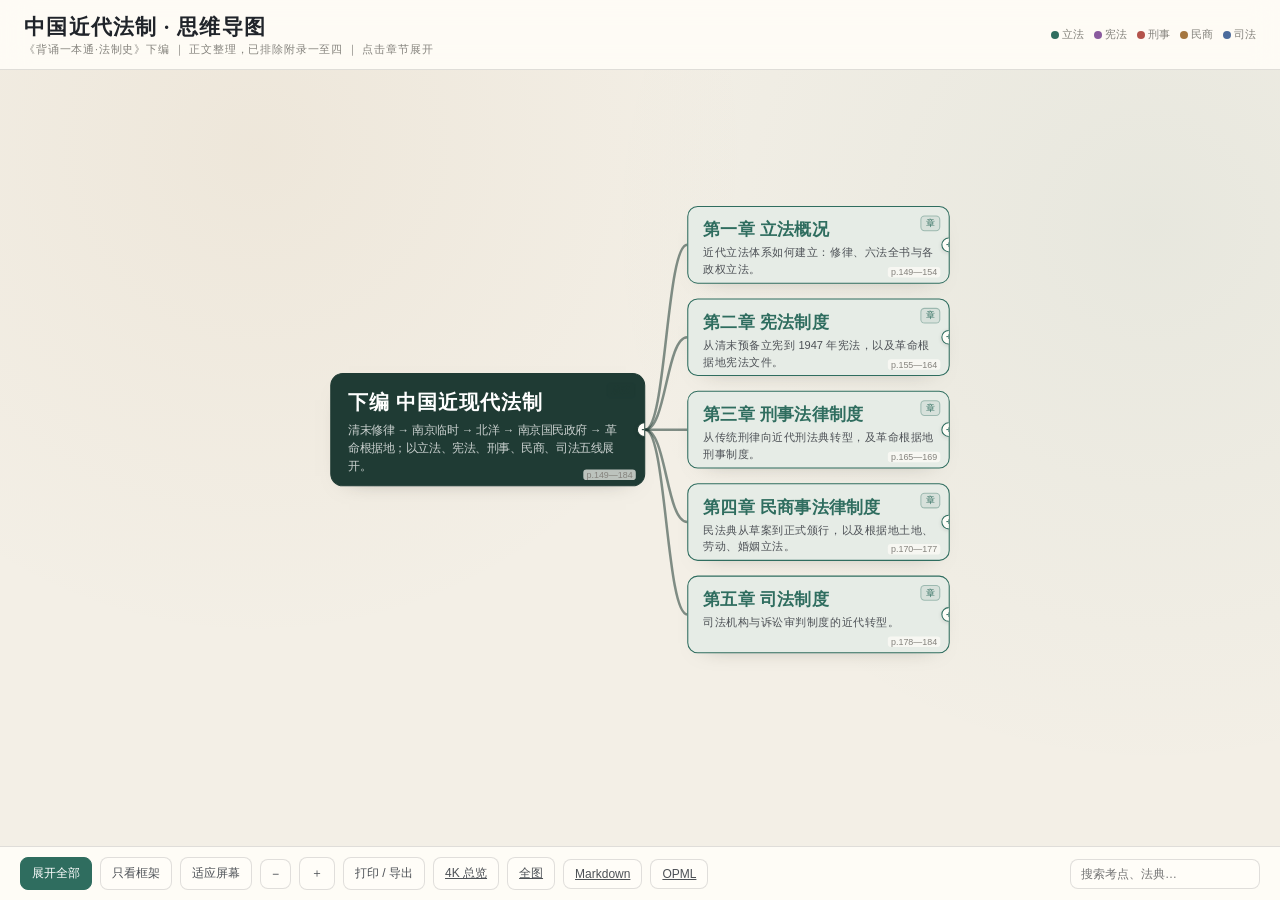
==== app/mindmap/index.html @ 6b0506ac "feat: 新增法制史下编思维导图（HTML/4K PNG/Markdown/OPML）" ====
<!DOCTYPE html>
<html lang="zh-CN">
<head>
<meta charset="utf-8">
<meta name="viewport" content="width=device-width, initial-scale=1">
<title>中国近代法制 · 思维导图</title>
<style>
:root{
  --bg:#f3efe6; --paper:#fffdf8; --ink:#20242a; --ink2:#4d5156; --muted:#85837d;
  --line:rgba(38,40,42,.14); --line2:rgba(38,40,42,.24);
  --accent:#2f6d5f; --gold:#a97b3f;
  --serif:"Songti SC","STSong","Source Han Serif SC","Noto Serif CJK SC","SimSun",serif;
  --sans:-apple-system,BlinkMacSystemFont,"PingFang SC","Hiragino Sans GB","Microsoft YaHei",sans-serif;
}
*{box-sizing:border-box}
html,body{margin:0;height:100%}
body{background:var(--bg);color:var(--ink);font-family:var(--sans);overflow:hidden}
body.export{overflow:visible;background:#f3efe6}
body.export .topbar,body.export .toolbar,body.export .hint{display:none!important}
.topbar{position:fixed;z-index:30;top:0;left:0;right:0;height:70px;display:flex;align-items:center;gap:18px;padding:0 24px;background:color-mix(in srgb,var(--paper) 88%,transparent);backdrop-filter:blur(14px);border-bottom:1px solid var(--line)}
.title{display:flex;flex-direction:column;gap:2px;min-width:0}
.title h1{margin:0;font-family:var(--serif);font-size:21px;letter-spacing:.06em;white-space:nowrap}
.title small{color:var(--muted);font-size:10.5px;letter-spacing:.08em;white-space:nowrap}
.legend{margin-left:auto;display:flex;align-items:center;gap:10px;flex-wrap:wrap;font-size:10.5px;color:var(--muted)}
.legend i{display:inline-block;width:8px;height:8px;border-radius:50%;margin-right:3px;vertical-align:middle}
.toolbar{position:fixed;z-index:30;left:0;right:0;bottom:0;height:54px;display:flex;align-items:center;gap:8px;padding:0 20px;background:color-mix(in srgb,var(--paper) 90%,transparent);backdrop-filter:blur(14px);border-top:1px solid var(--line);overflow-x:auto}
.btn{border:1px solid var(--line);background:var(--paper);color:var(--ink2);border-radius:8px;padding:7px 11px;font-size:12px;cursor:pointer;white-space:nowrap}
.btn:hover{border-color:var(--line2);color:var(--ink)}
.btn.primary{background:var(--accent);border-color:var(--accent);color:#fff}
.search{margin-left:auto;display:flex;align-items:center;gap:6px}
.search input{border:1px solid var(--line);background:var(--paper);border-radius:8px;padding:7px 10px;font-size:12px;width:190px;color:var(--ink);outline:none}
.search input:focus{border-color:var(--accent)}
.hint{position:fixed;z-index:25;left:20px;bottom:62px;color:var(--muted);font-size:10.5px;background:color-mix(in srgb,var(--paper) 80%,transparent);padding:4px 8px;border-radius:6px}
#stage{position:fixed;inset:70px 0 54px;overflow:hidden;cursor:grab;background:
  radial-gradient(circle at 20% 10%,rgba(169,123,63,.07),transparent 40%),
  radial-gradient(circle at 90% 20%,rgba(47,109,95,.06),transparent 42%),
  #f3efe6}
#stage.dragging{cursor:grabbing}
body.export #stage{position:static;inset:auto;overflow:visible;width:max-content;height:max-content;padding:30px;background:#f3efe6}
#world{position:absolute;transform-origin:0 0;will-change:transform}
body.export #world{position:relative;transform:none!important}
#edges{position:absolute;left:0;top:0;overflow:visible;pointer-events:none}
.node{position:absolute;border:1px solid var(--line);background:var(--paper);border-radius:10px;padding:10px 12px;box-shadow:0 8px 22px -18px rgba(40,35,25,.5);cursor:pointer;transition:box-shadow .15s,border-color .15s,transform .15s;overflow:hidden}
.node:hover{box-shadow:0 12px 26px -16px rgba(40,35,25,.55);border-color:var(--line2)}
.node.d0{background:#1f3b34;color:#fff;border-color:#1f3b34;padding:14px 16px;border-radius:12px;cursor:default}
.node.d0 .t{font-family:var(--serif);font-size:19px;font-weight:700;letter-spacing:.05em}
.node.d0 .n{color:rgba(255,255,255,.76);font-size:11px;line-height:1.55;margin-top:5px}
.node.d1{padding:12px 14px;border-width:1.5px;border-color:var(--c);background:color-mix(in srgb,var(--c) 12%,var(--paper))}
.node.d1 .t{font-family:var(--serif);font-size:16px;font-weight:700;color:var(--c);letter-spacing:.03em}
.node.d1 .n{color:var(--ink2);font-size:10.5px;line-height:1.5;margin-top:3px}
.node.d2{border-left:3px solid var(--c)}
.node.d2 .t{font-size:13px;font-weight:700;color:var(--ink)}
.node.d2 .n{color:var(--ink2);font-size:10.5px;line-height:1.55;margin-top:3px}
.node.d3{border-left:3px solid var(--c);background:#fffefa}
.node.d3 .t{font-size:12px;font-weight:700;color:var(--ink)}
.node.d3 .n{color:var(--muted);font-size:10px;line-height:1.55;margin-top:3px}
.node .tag{position:absolute;right:8px;top:8px;font-size:8.5px;color:var(--tc);border:1px solid color-mix(in srgb,var(--tc) 35%,transparent);background:color-mix(in srgb,var(--tc) 8%,transparent);padding:1px 4px;border-radius:4px;line-height:1.3}
.node .page{position:absolute;right:8px;bottom:5px;font-size:8.5px;color:var(--muted);background:color-mix(in srgb,var(--paper) 70%,transparent);padding:0 3px;border-radius:3px}
.node .toggle{position:absolute;right:-7px;top:50%;transform:translateY(-50%);width:14px;height:14px;border-radius:50%;background:var(--paper);border:1px solid var(--c);color:var(--c);font-size:9px;line-height:12px;text-align:center;font-weight:700;box-shadow:0 1px 4px rgba(0,0,0,.12)}
.node.hit{outline:3px solid #d9a441;outline-offset:3px}
.node.dim{opacity:.18}
.node .n{display:-webkit-box;-webkit-line-clamp:3;-webkit-box-orient:vertical;overflow:hidden}
body.export .node{cursor:default}
@media (max-width:760px){
  .topbar{height:auto;min-height:64px;flex-wrap:wrap;padding:8px 12px;gap:8px}
  .title h1{font-size:17px;white-space:normal}
  .title small{white-space:normal}
  .legend{display:none}
  #stage{inset:64px 0 54px}
  .search input{width:120px}
}
</style>
</head>
<body>
<header class="topbar">
  <div class="title">
    <h1>中国近代法制 · 思维导图</h1>
    <small>《背诵一本通·法制史》下编 ｜ 正文整理，已排除附录一至四 ｜ 点击章节展开</small>
  </div>
  <div class="legend">
    <span><i style="background:#2f6d5f"></i>立法</span>
    <span><i style="background:#8a5a9e"></i>宪法</span>
    <span><i style="background:#b4534b"></i>刑事</span>
    <span><i style="background:#a5763f"></i>民商</span>
    <span><i style="background:#4b6b9c"></i>司法</span>
  </div>
</header>

<div id="stage">
  <div id="world">
    <svg id="edges"></svg>
  </div>
</div>


<div class="toolbar">
  <button class="btn primary" id="expandAll">展开全部</button>
  <button class="btn" id="collapseDetail">只看框架</button>
  <button class="btn" id="fit">适应屏幕</button>
  <button class="btn" id="zoomOut">−</button>
  <button class="btn" id="zoomIn">＋</button>
  <button class="btn" id="print">打印 / 导出</button>
  <a class="btn" href="overview-4k.png" download>4K 总览</a>
  <a class="btn" href="full-4k.png" download>全图</a>
  <a class="btn" href="outline.md" download>Markdown</a>
  <a class="btn" href="outline.opml" download>OPML</a>
  <div class="search">
    <input id="search" placeholder="搜索考点、法典…" aria-label="搜索节点">
  </div>
</div>

<script>
const DATA = {"title": "下编 中国近现代法制", "note": "清末修律 → 南京临时 → 北洋 → 南京国民政府 → 革命根据地；以立法、宪法、刑事、民商、司法五线展开。", "page": "p.149—184", "tag": "总览", "children": [{"title": "第一章 立法概况", "note": "近代立法体系如何建立：修律、六法全书与各政权立法。", "page": "p.149—154", "tag": "章", "children": [{"title": "清末修律", "note": "收回领事裁判权、变法自强；沈家本、伍廷芳主持。", "page": "p.149", "tag": "制度", "children": [{"title": "修律动因", "note": "收回领事裁判权、变法自强；1901《江楚会奏变法三折》。", "page": "p.149", "tag": "背景", "children": [], "_depth": 3, "_chapter": 1, "_color": null}, {"title": "指导思想", "note": "“中外通行，有裨治理”；“不戾乎中国数千年相传之礼教民情”。", "page": "p.149", "tag": "原则", "children": [], "_depth": 3, "_chapter": 1, "_color": null}, {"title": "修律机关", "note": "修订法律馆（1904 开始办公）；修律大臣沈家本、伍廷芳。", "page": "p.149", "tag": "机构", "children": [], "_depth": 3, "_chapter": 1, "_color": null}, {"title": "主要特点", "note": "借西法形式、固守君主专制与伦理纲常；诸法合体解体；保皇实质。", "page": "p.150", "tag": "特点", "children": [], "_depth": 3, "_chapter": 1, "_color": null}, {"title": "历史意义", "note": "中华法系解体；法律近代化基础；传播西法；推动资本主义与法学教育。", "page": "p.150", "tag": "意义", "children": [], "_depth": 3, "_chapter": 1, "_color": null}], "_depth": 2, "_chapter": 1, "_color": null}, {"title": "南京临时政府法令", "note": "无系统立法；以革命法令保障民权、发展经济、改革社会。", "page": "p.150", "tag": "制度", "children": [{"title": "保障民权", "note": "《保护人民财产令》；禁止买卖人口、废除贱民、保护华侨。", "page": "p.150", "tag": "制度", "children": [], "_depth": 3, "_chapter": 1, "_color": null}, {"title": "发展经济", "note": "兴办实业、奖励农垦、鼓励华侨投资；商业注册、商业银行则例。", "page": "p.150", "tag": "制度", "children": [], "_depth": 3, "_chapter": 1, "_color": null}, {"title": "文化教育", "note": "奖励女学、男女同校、废止读经、禁用前清教科书。", "page": "p.150", "tag": "制度", "children": [], "_depth": 3, "_chapter": 1, "_color": null}, {"title": "社会改革", "note": "禁赌、剪辫、劝禁缠足、改革称呼旧制。", "page": "p.150", "tag": "制度", "children": [], "_depth": 3, "_chapter": 1, "_color": null}], "_depth": 2, "_chapter": 1, "_color": null}, {"title": "北洋政府立法", "note": "“隆礼”与“重刑”并重；大量单行法规与判例解释例。", "page": "p.151", "tag": "制度", "children": [{"title": "立法指导思想", "note": "倡导伦理纲常、尊孔读经；隆礼重刑，严刑峻法。", "page": "p.151", "tag": "原则", "children": [], "_depth": 3, "_chapter": 1, "_color": null}, {"title": "立法活动特点", "note": "采西方原则；沿用删改清末法律；大量单行法规；判例解释例为重要渊源。", "page": "p.151", "tag": "特点", "children": [], "_depth": 3, "_chapter": 1, "_color": null}], "_depth": 2, "_chapter": 1, "_color": null}, {"title": "南京国民政府立法", "note": "三民主义、权能分治、五权宪法；六法全书体系。", "page": "p.152—154", "tag": "制度", "children": [{"title": "立法指导思想", "note": "三民主义为核心；权能分治（政权/治权）；五权宪法；军政—训政—宪政。", "page": "p.152", "tag": "原则", "children": [], "_depth": 3, "_chapter": 1, "_color": null}, {"title": "法律制度特点", "note": "以孙中山遗教为根本；特别法多于普通法且效力高；六法全书；不成文法重要。", "page": "p.153", "tag": "特点", "children": [], "_depth": 3, "_chapter": 1, "_color": null}, {"title": "立法阶段", "note": "1927—1936 形成；1937—1945 发展（两面性）；1946—1949 完善与崩溃。", "page": "p.153", "tag": "背景", "children": [], "_depth": 3, "_chapter": 1, "_color": null}, {"title": "六法全书", "note": "宪法、民法、民诉、刑法、刑诉、行政法；基本法典+相关法规+判例解释例。", "page": "p.153—154", "tag": "法典", "children": [], "_depth": 3, "_chapter": 1, "_color": null}], "_depth": 2, "_chapter": 1, "_color": null}], "_depth": 1, "_chapter": 1, "_color": "#2f6d5f"}, {"title": "第二章 宪法制度", "note": "从清末预备立宪到 1947 年宪法，以及革命根据地宪法文件。", "page": "p.155—164", "tag": "章", "children": [{"title": "清末预备立宪", "note": "1905 仿行宪政 → 1908 钦定宪法大纲 → 1911 十九信条。", "page": "p.155—156", "tag": "制度", "children": [{"title": "预备立宪时间线", "note": "1905 五大臣考察；1906 宣示预备立宪；1907 筹设资政院/咨议局；1908 九年清单；1909 咨议局；1910 资政院；1911 十九信条。", "page": "p.155", "tag": "背景", "children": [], "_depth": 3, "_chapter": 1, "_color": null}, {"title": "《钦定宪法大纲》", "note": "1908；中国第一个宪法性文件；宪政编查馆；君上大权+臣民权利义务。", "page": "p.155—156", "tag": "法典", "children": [], "_depth": 3, "_chapter": 1, "_color": null}, {"title": "《十九信条》", "note": "1911；资政院；君主立宪；缩皇权、扩国会；未提人民权利。", "page": "p.155—156", "tag": "法典", "children": [], "_depth": 3, "_chapter": 1, "_color": null}, {"title": "资政院与咨议局", "note": "资政院中央咨询机关（1910）；咨议局地方咨询机关（1909）；形式议会、实为咨询。", "page": "p.156", "tag": "机构", "children": [], "_depth": 3, "_chapter": 1, "_color": null}], "_depth": 2, "_chapter": 1, "_color": null}, {"title": "南京临时政府宪法", "note": "《临时政府组织大纲》奠基，《临时约法》确立共和。", "page": "p.156—158", "tag": "制度", "children": [{"title": "《临时政府组织大纲》", "note": "1911.12；各省都督府代表会议；总统制；参议院；临时中央审判所；未列人民权利。", "page": "p.156", "tag": "法典", "children": [], "_depth": 3, "_chapter": 1, "_color": null}, {"title": "《临时约法》内容", "note": "1912.3；7章56条；民主共和、三权分立、责任内阁、人民权利、私有财产。", "page": "p.157", "tag": "法典", "children": [], "_depth": 3, "_chapter": 1, "_color": null}, {"title": "《临时约法》特点", "note": "改总统制为责任内阁制；扩大参议院权力；特别修改程序（防袁）。", "page": "p.158", "tag": "特点", "children": [], "_depth": 3, "_chapter": 1, "_color": null}, {"title": "《临时约法》意义", "note": "第一部资产阶级共和国性质宪法文件；否定君主专制；因人立法局限。", "page": "p.158", "tag": "意义", "children": [], "_depth": 3, "_chapter": 1, "_color": null}], "_depth": 2, "_chapter": 1, "_color": null}, {"title": "北洋政府宪法", "note": "天坛宪草 → 袁记约法 → 贿选宪法，共和形式与军阀专制交织。", "page": "p.159—160", "tag": "制度", "children": [{"title": "天坛宪草", "note": "1913；第一部宪法草案；责任内阁；国会权力+国会委员会；总统任期5年；审计院。", "page": "p.159", "tag": "法典", "children": [], "_depth": 3, "_chapter": 1, "_color": null}, {"title": "袁记约法", "note": "1914；总统制；废国会设参政院；总统10年可连任/世袭；权利受限。", "page": "p.159", "tag": "法典", "children": [], "_depth": 3, "_chapter": 1, "_color": null}, {"title": "贿选宪法", "note": "1923；第一部正式宪法；条文完备、形式民主；地方自治实为军阀势力范围。", "page": "p.160", "tag": "法典", "children": [], "_depth": 3, "_chapter": 1, "_color": null}], "_depth": 2, "_chapter": 1, "_color": null}, {"title": "南京国民政府宪法", "note": "训政纲领 → 训政时期约法 → 五五宪草 → 1947 年宪法。", "page": "p.160—161", "tag": "制度", "children": [{"title": "《训政纲领》", "note": "1928；国民党一党专政、以党训政；中央政治会议领导政府。", "page": "p.160", "tag": "法典", "children": [], "_depth": 3, "_chapter": 1, "_color": null}, {"title": "《训政时期约法》", "note": "1931；党治；五院制；权利限制；发展官僚资本。", "page": "p.160", "tag": "法典", "children": [], "_depth": 3, "_chapter": 1, "_color": null}, {"title": "《五五宪草》", "note": "1936；未议决；1947 年宪法蓝本；总统制、国民大会、五院制衡。", "page": "p.161", "tag": "法典", "children": [], "_depth": 3, "_chapter": 1, "_color": null}, {"title": "1947 年《中华民国宪法》", "note": "三民主义/五权；国民大会；总统制受制约；中央地方分权；1948 年《动员戡乱时期临时条款》。", "page": "p.161", "tag": "法典", "children": [], "_depth": 3, "_chapter": 1, "_color": null}], "_depth": 2, "_chapter": 1, "_color": null}, {"title": "革命根据地宪法", "note": "工农民主、抗日民主、人民民主三种政权形态的宪法文件。", "page": "p.162—164", "tag": "制度", "children": [{"title": "《中华苏维埃共和国宪法大纲》", "note": "1931；工农民主专政；工农兵代表大会；权利；外交；意义与局限。", "page": "p.162", "tag": "法典", "children": [], "_depth": 3, "_chapter": 1, "_color": null}, {"title": "《陕甘宁边区施政纲领》", "note": "1941；抗日/团结/民主；参议会+三三制；司法廉洁；经济文化。", "page": "p.163", "tag": "法典", "children": [], "_depth": 3, "_chapter": 1, "_color": null}, {"title": "《陕甘宁边区宪法原则》", "note": "1946；人民代表会议制；民主权利/民族区域自治；司法原则；经济文化。", "page": "p.163", "tag": "法典", "children": [], "_depth": 3, "_chapter": 1, "_color": null}], "_depth": 2, "_chapter": 1, "_color": null}], "_depth": 1, "_chapter": 1, "_color": "#2f6d5f"}, {"title": "第三章 刑事法律制度", "note": "从传统刑律向近代刑法典转型，及革命根据地刑事制度。", "page": "p.165—169", "tag": "章", "children": [{"title": "清末刑事立法", "note": "《大清现行刑律》过渡，《大清新刑律》近代化，礼法之争收场。", "page": "p.165—166", "tag": "制度", "children": [{"title": "《大清现行刑律》", "note": "1910.5；过渡；保留名例/诸法合体/十恶/律例合编；删酷刑缘坐、区分民刑、新罪名、五刑。", "page": "p.165", "tag": "法典", "children": [], "_depth": 3, "_chapter": 1, "_color": null}, {"title": "《大清新刑律》", "note": "1911.1；第一部近代专门刑法典；总则/分则+《暂行章程》；取消十恶；主刑5/从刑2；西原则。", "page": "p.165—166", "tag": "法典", "children": [], "_depth": 3, "_chapter": 1, "_color": null}, {"title": "礼法之争", "note": "礼教派张之洞、劳乃宣 vs 法理派沈家本、杨度；焦点5；结局《暂行章程》。", "page": "p.166", "tag": "对比", "children": [], "_depth": 3, "_chapter": 1, "_color": null}], "_depth": 2, "_chapter": 1, "_color": null}, {"title": "北洋政府刑事", "note": "沿用清末新刑律，增单行法规，刑罚趋酷。", "page": "p.167", "tag": "制度", "children": [{"title": "《暂行新刑律》", "note": "以《大清新刑律》为基础；删帝制/皇室特权；改“帝国”为“中华民国”、“臣民”为“国民”。", "page": "p.167", "tag": "法典", "children": [], "_depth": 3, "_chapter": 1, "_color": null}, {"title": "单行刑事法规", "note": "《戒严法》《治安警察条例》《惩治盗匪法》《易笞条例》等；恢复发遣、笞刑。", "page": "p.167", "tag": "法典", "children": [], "_depth": 3, "_chapter": 1, "_color": null}], "_depth": 2, "_chapter": 1, "_color": null}, {"title": "南京国民政府刑事", "note": "1935 年新刑法采社会防卫主义，特别法重刑。", "page": "p.167—168", "tag": "制度", "children": [{"title": "1935 年《中华民国刑法》", "note": "主观主义/社会防卫；保安处分；保留尊亲属加重、同居相隐、亲族盗免、纳妾；从新从轻。", "page": "p.167", "tag": "法典", "children": [], "_depth": 3, "_chapter": 1, "_color": null}, {"title": "刑事特别法", "note": "数量多、效力高、重刑；镇压共产党与进步人士。", "page": "p.168", "tag": "特点", "children": [], "_depth": 3, "_chapter": 1, "_color": null}], "_depth": 2, "_chapter": 1, "_color": null}, {"title": "革命根据地刑事", "note": "罪名、刑种、定罪量刑原则随政权性质变化。", "page": "p.168—169", "tag": "制度", "children": [{"title": "罪名", "note": "抗日：汉奸、破坏坚壁财物、贪污；人民民主：战犯、地主恶霸、土匪、反动党团、会道门。", "page": "p.168", "tag": "制度", "children": [], "_depth": 3, "_chapter": 1, "_color": null}, {"title": "刑种", "note": "抗日主刑死刑/有期/劳役，从刑罚金/褫夺公权/没收；人民民主加无期、管制。", "page": "p.168—169", "tag": "制度", "children": [], "_depth": 3, "_chapter": 1, "_color": null}, {"title": "定罪量刑原则", "note": "工农民主5项；抗日3项；人民民主“首恶必办、胁从不问、立功受奖”。", "page": "p.169", "tag": "原则", "children": [], "_depth": 3, "_chapter": 1, "_color": null}], "_depth": 2, "_chapter": 1, "_color": null}], "_depth": 1, "_chapter": 1, "_color": "#2f6d5f"}, {"title": "第四章 民商事法律制度", "note": "民法典从草案到正式颁行，以及根据地土地、劳动、婚姻立法。", "page": "p.170—177", "tag": "章", "children": [{"title": "清末民商立法", "note": "《大清民律草案》与商事立法，民商分立。", "page": "p.170—171", "tag": "制度", "children": [{"title": "《大清民律草案》", "note": "1911.10；5编；民商分立；前3编松冈义正（日德瑞），后2编礼学馆传统；第一部民法典草案。", "page": "p.170", "tag": "法典", "children": [], "_depth": 3, "_chapter": 1, "_color": null}, {"title": "商事立法", "note": "1903—1907/1907—1911；《钦定大清商律》《公司注册试办章程》《商标注册试办章程》《破产律》等；特点3。", "page": "p.170—171", "tag": "法典", "children": [], "_depth": 3, "_chapter": 1, "_color": null}], "_depth": 2, "_chapter": 1, "_color": null}, {"title": "北洋政府民商", "note": "“现行律民事有效部分”为第一顺位法源，民律第二次草案未完成。", "page": "p.171—172", "tag": "制度", "children": [{"title": "民事法律渊源", "note": "现行律民事有效部分（近20年）；单行法令；判例解释例；习惯法/条理。", "page": "p.171", "tag": "制度", "children": [], "_depth": 3, "_chapter": 1, "_color": null}, {"title": "《民律第二次草案》", "note": "1926；5编1522条；采固有法/判例；社会本位；未正式立法。", "page": "p.172", "tag": "法典", "children": [], "_depth": 3, "_chapter": 1, "_color": null}, {"title": "商事法规", "note": "《矿业条例》《森林法》《公司条例》《交易所法》《破产法草案》《票据法草案》等；多未完成立法。", "page": "p.172", "tag": "法典", "children": [], "_depth": 3, "_chapter": 1, "_color": null}], "_depth": 2, "_chapter": 1, "_color": null}, {"title": "南京国民政府民商", "note": "《中华民国民法》正式颁行，民商合一。", "page": "p.173—174", "tag": "制度", "children": [{"title": "《中华民国民法》", "note": "1929—1930；5编；民商合一；最新学理/婚姻家庭固有法/习惯法理/私有财产/社会本位。", "page": "p.173", "tag": "法典", "children": [], "_depth": 3, "_chapter": 1, "_color": null}, {"title": "单行商事立法", "note": "银行法、交易所法、票据法、公司法、海商法、保险法、破产法。", "page": "p.174", "tag": "法典", "children": [], "_depth": 3, "_chapter": 1, "_color": null}], "_depth": 2, "_chapter": 1, "_color": null}, {"title": "革命根据地民商", "note": "土地、劳动、婚姻三大立法线，服务革命与根据地建设。", "page": "p.175—177", "tag": "制度", "children": [{"title": "土地立法", "note": "井冈山1928/兴国1929/苏维埃土地法1931；抗日减租减息；五四指示1946；《中国土地法大纲》1947。", "page": "p.175—176", "tag": "法典", "children": [], "_depth": 3, "_chapter": 1, "_color": null}, {"title": "劳动立法", "note": "1931《中华苏维埃共和国劳动法》；抗日保护工人+团结资产阶级；1948 六次劳大。", "page": "p.176—177", "tag": "法典", "children": [], "_depth": 3, "_chapter": 1, "_color": null}, {"title": "婚姻立法", "note": "1934《中华苏维埃共和国婚姻法》（婚姻自由/婚龄/离婚自由）；抗日婚龄男20女18；人民民主政治条件/干部离婚。", "page": "p.177", "tag": "法典", "children": [], "_depth": 3, "_chapter": 1, "_color": null}], "_depth": 2, "_chapter": 1, "_color": null}], "_depth": 1, "_chapter": 1, "_color": "#2f6d5f"}, {"title": "第五章 司法制度", "note": "司法机构与诉讼审判制度的近代转型。", "page": "p.178—184", "tag": "章", "children": [{"title": "司法机构", "note": "法院组织、审级、检察、领事裁判权与会审公廨。", "page": "p.178—181", "tag": "制度", "children": [{"title": "清末", "note": "1906《大理院审判编制法》（第一部法院编制法、四级三审）；1910《法院编制法》；法部/大理院/审判厅/检察厅（审检合署）。", "page": "p.178—179", "tag": "机构", "children": [], "_depth": 3, "_chapter": 1, "_color": null}, {"title": "领事裁判权", "note": "1843《中英五口通商章程》《虎门条约》确立；被告主义；四类案件管辖。", "page": "p.178—179", "tag": "制度", "children": [], "_depth": 3, "_chapter": 1, "_color": null}, {"title": "会审公廨", "note": "1864 上海租界；1868《上海洋泾浜设官会审章程》；领事裁判权制度的延伸。", "page": "p.179", "tag": "机构", "children": [], "_depth": 3, "_chapter": 1, "_color": null}, {"title": "南京临时政府", "note": "临时中央审判所（未成立）/法院；司法部。", "page": "p.179", "tag": "机构", "children": [], "_depth": 3, "_chapter": 1, "_color": null}, {"title": "北洋政府", "note": "《暂行法院编制法》；平政院（最早行政诉讼）；四级三审；县知事兼理司法；军法审判。", "page": "p.179—180", "tag": "机构", "children": [], "_depth": 3, "_chapter": 1, "_color": null}, {"title": "南京国民政府", "note": "1932/1935《法院组织法》；三级三审；司法院/最高法院/行政法院/官吏惩戒委员会/特种刑事法庭。", "page": "p.180", "tag": "机构", "children": [], "_depth": 3, "_chapter": 1, "_color": null}, {"title": "革命根据地", "note": "工农民主四级二审/审检合一/政治保卫局；抗日两级两审/三级三审；人民民主三级三审/人民法庭。", "page": "p.180—181", "tag": "机构", "children": [], "_depth": 3, "_chapter": 1, "_color": null}], "_depth": 2, "_chapter": 1, "_color": null}, {"title": "诉讼审判制度", "note": "诉讼法近代化与各政权审判特点。", "page": "p.181—184", "tag": "制度", "children": [{"title": "清末诉讼法", "note": "1906《刑事民事诉讼法草案》（陪审/律师，搁置）；1909《大清刑事诉讼律草案》；1909《大清民事诉讼律草案》（第一部法典化民诉草案）；改革5项。", "page": "p.181—182", "tag": "法典", "children": [], "_depth": 3, "_chapter": 1, "_color": null}, {"title": "南京临时政府", "note": "司法独立；禁止刑讯；禁止体罚；公开审判及陪审；律师制度。", "page": "p.182", "tag": "原则", "children": [], "_depth": 3, "_chapter": 1, "_color": null}, {"title": "北洋政府", "note": "四级三审；兼理司法法院；军法审判干预司法。", "page": "p.182", "tag": "特点", "children": [], "_depth": 3, "_chapter": 1, "_color": null}, {"title": "南京国民政府", "note": "刑诉1928/1935；民诉1930—31/1935；特点：严密侦查、自由心证、秘密审判、军法审判、美军特权。", "page": "p.183", "tag": "特点", "children": [], "_depth": 3, "_chapter": 1, "_color": null}, {"title": "革命根据地", "note": "抗日：马锡五审判方式、人民调解（方式/原则/范围/处理）；人民民主：废除六法全书、确定司法原则。", "page": "p.183—184", "tag": "制度", "children": [], "_depth": 3, "_chapter": 1, "_color": null}], "_depth": 2, "_chapter": 1, "_color": null}], "_depth": 1, "_chapter": 1, "_color": "#2f6d5f"}], "_depth": 0};
const TAG_COLORS = {"总览": "#1f3b34", "章": "#2f6d5f", "法典": "#8a5a9e", "制度": "#2f6d5f", "原则": "#b4534b", "特点": "#a5763f", "意义": "#4b6b9c", "对比": "#b4534b", "机构": "#4b6b9c", "背景": "#7d7f80"};
const CHAPTER_COLORS = ["#2f6d5f", "#8a5a9e", "#b4534b", "#a5763f", "#4b6b9c"];
const stage = document.getElementById('stage');
const world = document.getElementById('world');
const edges = document.getElementById('edges');
let scale = 1, tx = 0, ty = 0;
let collapsed = new Set();
let nodes = [], byId = new Map(), seq = 0;

function colorOf(n){
  if(n._depth===0) return '#1f3b34';
  return n._color || CHAPTER_COLORS[(n._chapter||1)-1];
}
function assign(n, parent){
  n._id = 'n'+(++seq); n._parent = parent||null; byId.set(n._id,n);
  n.children.forEach(c=>assign(c,n));
}
assign(DATA,null);
const totalNodes = seq;

function visibleChildren(n){
  return collapsed.has(n._id) ? [] : n.children;
}
function estimateHeight(n){
  const w = n._depth===0?300:n._depth===1?250:n._depth===2?250:290;
  const chars = (n.note||'').length + (n.title||'').length;
  const cpl = n._depth===0?16:n._depth===1?22:24;
  const lines = Math.max(1, Math.ceil(chars / cpl));
  let h = 38 + lines*16;
  if(n._depth===0) h = 108;
  if(n._depth===1) h = Math.max(64, 44+lines*15);
  if(n._depth>=2) h = Math.max(58, 36+lines*15);
  return Math.min(h, n._depth>=2?132:110);
}
function widthOf(n){ return n._depth===0?300:n._depth===1?250:n._depth===2?250:290; }

let cursor = 0;
let maxRight = 0;
function layout(n, depth){
  n._x = 40 + depth*340;
  n._w = widthOf(n);
  maxRight = Math.max(maxRight, n._x + n._w);
  n._h = estimateHeight(n);
  const kids = visibleChildren(n);
  if(!kids.length){
    n._y = cursor;
    cursor += n._h + 14;
  } else {
    kids.forEach(c=>layout(c, depth+1));
    const first = kids[0], last = kids[kids.length-1];
    n._y = (first._y + last._y + last._h - n._h)/2;
  }
}

function render(){
  cursor = 0; maxRight = 0;
  layout(DATA,0);
  const H = Math.max(cursor+40, 300);
  const W = Math.max(maxRight+40, 420);
  world.style.width = W+'px';
  world.style.height = H+'px';
  edges.setAttribute('width', W);
  edges.setAttribute('height', H);
  edges.setAttribute('viewBox', `0 0 ${W} ${H}`);
  edges.innerHTML = '';
  world.querySelectorAll('.node').forEach(e=>e.remove());
  const frag = document.createDocumentFragment();
  function draw(n){
    const c = colorOf(n);
    const d = document.createElement('div');
    d.className = 'node d'+n._depth;
    d.dataset.id = n._id;
    d.style.left = n._x+'px'; d.style.top = n._y+'px';
    d.style.width = n._w+'px'; d.style.height = n._h+'px';
    d.style.setProperty('--c', c);
    d.style.setProperty('--tc', TAG_COLORS[n.tag]||'#7d7f80');
    if(n._depth===0) d.style.setProperty('--c', '#1f3b34');
    const tag = n.tag ? `<span class="tag">${n.tag}</span>` : '';
    const page = n.page ? `<span class="page">${n.page}</span>` : '';
    const note = n.note ? `<div class="n">${n.note}</div>` : '';
    const toggle = n.children.length ? `<span class="toggle">${collapsed.has(n._id)?'+':'−'}</span>` : '';
    d.title = `${n.title}${n.page?'（'+n.page+'）':''}\n${n.note||''}`;
    d.innerHTML = `${tag}<div class="t">${n.title}</div>${note}${page}${toggle}`;
    d.addEventListener('click', (e)=>{
      e.stopPropagation();
      if(n.children.length){ toggleCollapse(n._id); }
    });
    frag.appendChild(d);
    const kids = visibleChildren(n);
    kids.forEach(c2=>{
      const x1 = n._x + n._w, y1 = n._y + n._h/2;
      const x2 = c2._x, y2 = c2._y + c2._h/2;
      const mid = (x1+x2)/2;
      const path = document.createElementNS('http://www.w3.org/2000/svg','path');
      path.setAttribute('d', `M ${x1} ${y1} C ${mid} ${y1}, ${mid} ${y2}, ${x2} ${y2}`);
      path.setAttribute('fill','none');
      path.setAttribute('stroke', c);
      path.setAttribute('stroke-width', n._depth===0?2.4:(n._depth===1?1.8:1.1));
      path.setAttribute('opacity', n._depth===0?.55:.38);
      edges.appendChild(path);
      draw(c2);
    });
  }
  draw(DATA);
  world.appendChild(frag);
}

function toggleCollapse(id){
  if(collapsed.has(id)) collapsed.delete(id); else collapsed.add(id);
  render(); fit(); saveState();
}
function expandAll(){ collapsed.clear(); render(); fit(); saveState(); }
function collapseDetail(){
  collapsed.clear();
  byId.forEach(n=>{ if(n._depth>=1 && n.children.length) collapsed.add(n._id); });
  render(); fit(); saveState();
}
function fit(){
  const sw = stage.clientWidth, sh = stage.clientHeight;
  const w = parseFloat(world.style.width), h = parseFloat(world.style.height);
  scale = Math.min(1.05, (sw-40)/w);
  tx = Math.max(20, (sw - w*scale)/2);
  ty = Math.max(20, (sh - h*scale)/2);
  applyTransform();
}
function applyTransform(){
  world.style.transform = `translate(${tx}px,${ty}px) scale(${scale})`;
}
function zoom(f, cx, cy){
  const old = scale;
  scale = Math.max(.18, Math.min(2.6, scale*f));
  const sx = (cx - tx)/old, sy = (cy - ty)/old;
  tx = cx - sx*scale; ty = cy - sy*scale;
  applyTransform();
}
stage.addEventListener('wheel', (e)=>{
  if(document.body.classList.contains('export')) return;
  e.preventDefault();
  zoom(e.deltaY<0?1.1:.9, e.clientX, e.clientY);
}, {passive:false});
let drag = null;
stage.addEventListener('pointerdown', (e)=>{
  if(e.target.closest('.node')) return;
  drag = {x:e.clientX, y:e.clientY, tx, ty};
  stage.classList.add('dragging'); stage.setPointerCapture(e.pointerId);
});
stage.addEventListener('pointermove', (e)=>{
  if(!drag) return;
  tx = drag.tx + (e.clientX-drag.x);
  ty = drag.ty + (e.clientY-drag.y);
  applyTransform();
});
stage.addEventListener('pointerup', ()=>{drag=null;stage.classList.remove('dragging');});
document.getElementById('expandAll').onclick = expandAll;
document.getElementById('collapseDetail').onclick = collapseDetail;
document.getElementById('fit').onclick = fit;
document.getElementById('zoomIn').onclick = ()=>zoom(1.18, stage.clientWidth/2, stage.clientHeight/2);
document.getElementById('zoomOut').onclick = ()=>zoom(.85, stage.clientWidth/2, stage.clientHeight/2);
document.getElementById('print').onclick = ()=>window.print();

const search = document.getElementById('search');
search.addEventListener('input', ()=>{
  const q = search.value.trim();
  document.querySelectorAll('.node').forEach(el=>el.classList.remove('hit','dim'));
  if(!q){ return; }
  let first = null;
  byId.forEach(n=>{
    const hit = (n.title+n.note+n.tag+n.page).includes(q);
    const el = document.querySelector(`.node[data-id="${n._id}"]`);
    if(el){ el.classList.toggle('hit', hit); el.classList.toggle('dim', !hit); }
    if(hit && !first) first = n;
  });
  if(first){
    const el = document.querySelector(`.node[data-id="${first._id}"]`);
    if(el) el.scrollIntoView({block:'center', inline:'center', behavior:'smooth'});
  }
});

function saveState(){
  if(document.body.classList.contains('export')) return;
  try{ localStorage.setItem('fazhishi-map-collapsed', JSON.stringify([...collapsed])); }catch(e){}
}

const params = new URLSearchParams(location.search);
if(params.get('export')==='1'){
  document.body.classList.add('export');
  collapsed.clear();
  const maxDepth = parseInt(params.get('depth')||'99',10);
  if(maxDepth < 99){
    byId.forEach(n=>{ if(n._depth>=maxDepth && n.children.length) collapsed.add(n._id); });
  }
  render();
  const w = parseFloat(world.style.width), h = parseFloat(world.style.height);
  world.style.transform='none';
  world.style.position='relative';
  stage.style.width = (w+60)+'px';
  stage.style.height = (h+60)+'px';
  world.style.left='30px'; world.style.top='30px'; world.style.position='absolute';
  window.__mapSize = {width:w+60, height:h+60};
} else {
  try{
    const saved = JSON.parse(localStorage.getItem('fazhishi-map-collapsed')||'[]');
    collapsed = new Set(saved);
  }catch(e){}
  if(!collapsed.size){
    byId.forEach(n=>{ if(n._depth>=1 && n.children.length) collapsed.add(n._id); });
  }
  render();
  fit();
}
window.addEventListener('resize', ()=>{ if(!document.body.classList.contains('export')) fit(); });
</script>
</body>
</html>
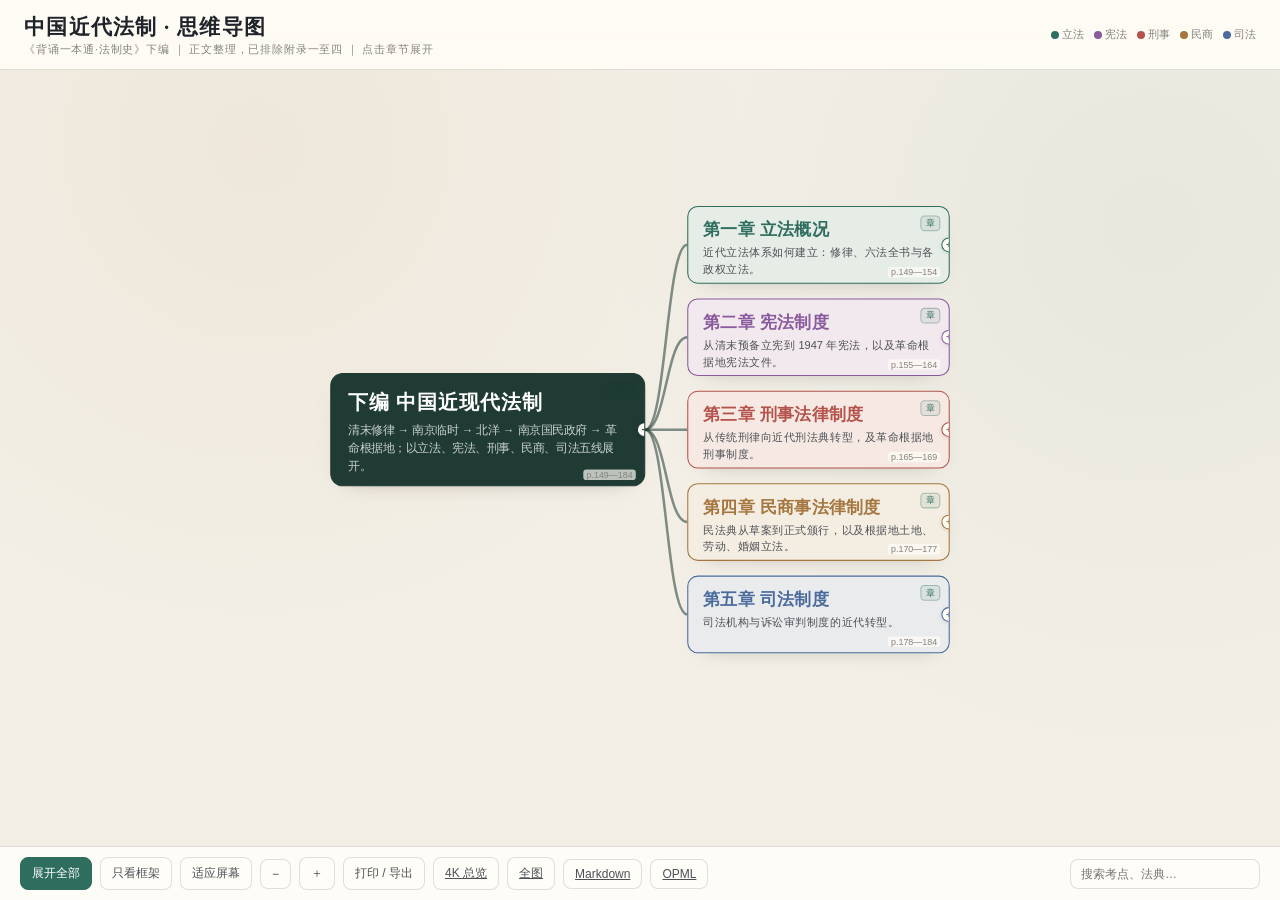
==== commit 91c47068: "fix: 修正思维导图章节配色与下载资源" ====
--- a/app/mindmap/index.html
+++ b/app/mindmap/index.html
@@ -110,7 +110,7 @@
 </div>
 
 <script>
-const DATA = {"title": "下编 中国近现代法制", "note": "清末修律 → 南京临时 → 北洋 → 南京国民政府 → 革命根据地；以立法、宪法、刑事、民商、司法五线展开。", "page": "p.149—184", "tag": "总览", "children": [{"title": "第一章 立法概况", "note": "近代立法体系如何建立：修律、六法全书与各政权立法。", "page": "p.149—154", "tag": "章", "children": [{"title": "清末修律", "note": "收回领事裁判权、变法自强；沈家本、伍廷芳主持。", "page": "p.149", "tag": "制度", "children": [{"title": "修律动因", "note": "收回领事裁判权、变法自强；1901《江楚会奏变法三折》。", "page": "p.149", "tag": "背景", "children": [], "_depth": 3, "_chapter": 1, "_color": null}, {"title": "指导思想", "note": "“中外通行，有裨治理”；“不戾乎中国数千年相传之礼教民情”。", "page": "p.149", "tag": "原则", "children": [], "_depth": 3, "_chapter": 1, "_color": null}, {"title": "修律机关", "note": "修订法律馆（1904 开始办公）；修律大臣沈家本、伍廷芳。", "page": "p.149", "tag": "机构", "children": [], "_depth": 3, "_chapter": 1, "_color": null}, {"title": "主要特点", "note": "借西法形式、固守君主专制与伦理纲常；诸法合体解体；保皇实质。", "page": "p.150", "tag": "特点", "children": [], "_depth": 3, "_chapter": 1, "_color": null}, {"title": "历史意义", "note": "中华法系解体；法律近代化基础；传播西法；推动资本主义与法学教育。", "page": "p.150", "tag": "意义", "children": [], "_depth": 3, "_chapter": 1, "_color": null}], "_depth": 2, "_chapter": 1, "_color": null}, {"title": "南京临时政府法令", "note": "无系统立法；以革命法令保障民权、发展经济、改革社会。", "page": "p.150", "tag": "制度", "children": [{"title": "保障民权", "note": "《保护人民财产令》；禁止买卖人口、废除贱民、保护华侨。", "page": "p.150", "tag": "制度", "children": [], "_depth": 3, "_chapter": 1, "_color": null}, {"title": "发展经济", "note": "兴办实业、奖励农垦、鼓励华侨投资；商业注册、商业银行则例。", "page": "p.150", "tag": "制度", "children": [], "_depth": 3, "_chapter": 1, "_color": null}, {"title": "文化教育", "note": "奖励女学、男女同校、废止读经、禁用前清教科书。", "page": "p.150", "tag": "制度", "children": [], "_depth": 3, "_chapter": 1, "_color": null}, {"title": "社会改革", "note": "禁赌、剪辫、劝禁缠足、改革称呼旧制。", "page": "p.150", "tag": "制度", "children": [], "_depth": 3, "_chapter": 1, "_color": null}], "_depth": 2, "_chapter": 1, "_color": null}, {"title": "北洋政府立法", "note": "“隆礼”与“重刑”并重；大量单行法规与判例解释例。", "page": "p.151", "tag": "制度", "children": [{"title": "立法指导思想", "note": "倡导伦理纲常、尊孔读经；隆礼重刑，严刑峻法。", "page": "p.151", "tag": "原则", "children": [], "_depth": 3, "_chapter": 1, "_color": null}, {"title": "立法活动特点", "note": "采西方原则；沿用删改清末法律；大量单行法规；判例解释例为重要渊源。", "page": "p.151", "tag": "特点", "children": [], "_depth": 3, "_chapter": 1, "_color": null}], "_depth": 2, "_chapter": 1, "_color": null}, {"title": "南京国民政府立法", "note": "三民主义、权能分治、五权宪法；六法全书体系。", "page": "p.152—154", "tag": "制度", "children": [{"title": "立法指导思想", "note": "三民主义为核心；权能分治（政权/治权）；五权宪法；军政—训政—宪政。", "page": "p.152", "tag": "原则", "children": [], "_depth": 3, "_chapter": 1, "_color": null}, {"title": "法律制度特点", "note": "以孙中山遗教为根本；特别法多于普通法且效力高；六法全书；不成文法重要。", "page": "p.153", "tag": "特点", "children": [], "_depth": 3, "_chapter": 1, "_color": null}, {"title": "立法阶段", "note": "1927—1936 形成；1937—1945 发展（两面性）；1946—1949 完善与崩溃。", "page": "p.153", "tag": "背景", "children": [], "_depth": 3, "_chapter": 1, "_color": null}, {"title": "六法全书", "note": "宪法、民法、民诉、刑法、刑诉、行政法；基本法典+相关法规+判例解释例。", "page": "p.153—154", "tag": "法典", "children": [], "_depth": 3, "_chapter": 1, "_color": null}], "_depth": 2, "_chapter": 1, "_color": null}], "_depth": 1, "_chapter": 1, "_color": "#2f6d5f"}, {"title": "第二章 宪法制度", "note": "从清末预备立宪到 1947 年宪法，以及革命根据地宪法文件。", "page": "p.155—164", "tag": "章", "children": [{"title": "清末预备立宪", "note": "1905 仿行宪政 → 1908 钦定宪法大纲 → 1911 十九信条。", "page": "p.155—156", "tag": "制度", "children": [{"title": "预备立宪时间线", "note": "1905 五大臣考察；1906 宣示预备立宪；1907 筹设资政院/咨议局；1908 九年清单；1909 咨议局；1910 资政院；1911 十九信条。", "page": "p.155", "tag": "背景", "children": [], "_depth": 3, "_chapter": 1, "_color": null}, {"title": "《钦定宪法大纲》", "note": "1908；中国第一个宪法性文件；宪政编查馆；君上大权+臣民权利义务。", "page": "p.155—156", "tag": "法典", "children": [], "_depth": 3, "_chapter": 1, "_color": null}, {"title": "《十九信条》", "note": "1911；资政院；君主立宪；缩皇权、扩国会；未提人民权利。", "page": "p.155—156", "tag": "法典", "children": [], "_depth": 3, "_chapter": 1, "_color": null}, {"title": "资政院与咨议局", "note": "资政院中央咨询机关（1910）；咨议局地方咨询机关（1909）；形式议会、实为咨询。", "page": "p.156", "tag": "机构", "children": [], "_depth": 3, "_chapter": 1, "_color": null}], "_depth": 2, "_chapter": 1, "_color": null}, {"title": "南京临时政府宪法", "note": "《临时政府组织大纲》奠基，《临时约法》确立共和。", "page": "p.156—158", "tag": "制度", "children": [{"title": "《临时政府组织大纲》", "note": "1911.12；各省都督府代表会议；总统制；参议院；临时中央审判所；未列人民权利。", "page": "p.156", "tag": "法典", "children": [], "_depth": 3, "_chapter": 1, "_color": null}, {"title": "《临时约法》内容", "note": "1912.3；7章56条；民主共和、三权分立、责任内阁、人民权利、私有财产。", "page": "p.157", "tag": "法典", "children": [], "_depth": 3, "_chapter": 1, "_color": null}, {"title": "《临时约法》特点", "note": "改总统制为责任内阁制；扩大参议院权力；特别修改程序（防袁）。", "page": "p.158", "tag": "特点", "children": [], "_depth": 3, "_chapter": 1, "_color": null}, {"title": "《临时约法》意义", "note": "第一部资产阶级共和国性质宪法文件；否定君主专制；因人立法局限。", "page": "p.158", "tag": "意义", "children": [], "_depth": 3, "_chapter": 1, "_color": null}], "_depth": 2, "_chapter": 1, "_color": null}, {"title": "北洋政府宪法", "note": "天坛宪草 → 袁记约法 → 贿选宪法，共和形式与军阀专制交织。", "page": "p.159—160", "tag": "制度", "children": [{"title": "天坛宪草", "note": "1913；第一部宪法草案；责任内阁；国会权力+国会委员会；总统任期5年；审计院。", "page": "p.159", "tag": "法典", "children": [], "_depth": 3, "_chapter": 1, "_color": null}, {"title": "袁记约法", "note": "1914；总统制；废国会设参政院；总统10年可连任/世袭；权利受限。", "page": "p.159", "tag": "法典", "children": [], "_depth": 3, "_chapter": 1, "_color": null}, {"title": "贿选宪法", "note": "1923；第一部正式宪法；条文完备、形式民主；地方自治实为军阀势力范围。", "page": "p.160", "tag": "法典", "children": [], "_depth": 3, "_chapter": 1, "_color": null}], "_depth": 2, "_chapter": 1, "_color": null}, {"title": "南京国民政府宪法", "note": "训政纲领 → 训政时期约法 → 五五宪草 → 1947 年宪法。", "page": "p.160—161", "tag": "制度", "children": [{"title": "《训政纲领》", "note": "1928；国民党一党专政、以党训政；中央政治会议领导政府。", "page": "p.160", "tag": "法典", "children": [], "_depth": 3, "_chapter": 1, "_color": null}, {"title": "《训政时期约法》", "note": "1931；党治；五院制；权利限制；发展官僚资本。", "page": "p.160", "tag": "法典", "children": [], "_depth": 3, "_chapter": 1, "_color": null}, {"title": "《五五宪草》", "note": "1936；未议决；1947 年宪法蓝本；总统制、国民大会、五院制衡。", "page": "p.161", "tag": "法典", "children": [], "_depth": 3, "_chapter": 1, "_color": null}, {"title": "1947 年《中华民国宪法》", "note": "三民主义/五权；国民大会；总统制受制约；中央地方分权；1948 年《动员戡乱时期临时条款》。", "page": "p.161", "tag": "法典", "children": [], "_depth": 3, "_chapter": 1, "_color": null}], "_depth": 2, "_chapter": 1, "_color": null}, {"title": "革命根据地宪法", "note": "工农民主、抗日民主、人民民主三种政权形态的宪法文件。", "page": "p.162—164", "tag": "制度", "children": [{"title": "《中华苏维埃共和国宪法大纲》", "note": "1931；工农民主专政；工农兵代表大会；权利；外交；意义与局限。", "page": "p.162", "tag": "法典", "children": [], "_depth": 3, "_chapter": 1, "_color": null}, {"title": "《陕甘宁边区施政纲领》", "note": "1941；抗日/团结/民主；参议会+三三制；司法廉洁；经济文化。", "page": "p.163", "tag": "法典", "children": [], "_depth": 3, "_chapter": 1, "_color": null}, {"title": "《陕甘宁边区宪法原则》", "note": "1946；人民代表会议制；民主权利/民族区域自治；司法原则；经济文化。", "page": "p.163", "tag": "法典", "children": [], "_depth": 3, "_chapter": 1, "_color": null}], "_depth": 2, "_chapter": 1, "_color": null}], "_depth": 1, "_chapter": 1, "_color": "#2f6d5f"}, {"title": "第三章 刑事法律制度", "note": "从传统刑律向近代刑法典转型，及革命根据地刑事制度。", "page": "p.165—169", "tag": "章", "children": [{"title": "清末刑事立法", "note": "《大清现行刑律》过渡，《大清新刑律》近代化，礼法之争收场。", "page": "p.165—166", "tag": "制度", "children": [{"title": "《大清现行刑律》", "note": "1910.5；过渡；保留名例/诸法合体/十恶/律例合编；删酷刑缘坐、区分民刑、新罪名、五刑。", "page": "p.165", "tag": "法典", "children": [], "_depth": 3, "_chapter": 1, "_color": null}, {"title": "《大清新刑律》", "note": "1911.1；第一部近代专门刑法典；总则/分则+《暂行章程》；取消十恶；主刑5/从刑2；西原则。", "page": "p.165—166", "tag": "法典", "children": [], "_depth": 3, "_chapter": 1, "_color": null}, {"title": "礼法之争", "note": "礼教派张之洞、劳乃宣 vs 法理派沈家本、杨度；焦点5；结局《暂行章程》。", "page": "p.166", "tag": "对比", "children": [], "_depth": 3, "_chapter": 1, "_color": null}], "_depth": 2, "_chapter": 1, "_color": null}, {"title": "北洋政府刑事", "note": "沿用清末新刑律，增单行法规，刑罚趋酷。", "page": "p.167", "tag": "制度", "children": [{"title": "《暂行新刑律》", "note": "以《大清新刑律》为基础；删帝制/皇室特权；改“帝国”为“中华民国”、“臣民”为“国民”。", "page": "p.167", "tag": "法典", "children": [], "_depth": 3, "_chapter": 1, "_color": null}, {"title": "单行刑事法规", "note": "《戒严法》《治安警察条例》《惩治盗匪法》《易笞条例》等；恢复发遣、笞刑。", "page": "p.167", "tag": "法典", "children": [], "_depth": 3, "_chapter": 1, "_color": null}], "_depth": 2, "_chapter": 1, "_color": null}, {"title": "南京国民政府刑事", "note": "1935 年新刑法采社会防卫主义，特别法重刑。", "page": "p.167—168", "tag": "制度", "children": [{"title": "1935 年《中华民国刑法》", "note": "主观主义/社会防卫；保安处分；保留尊亲属加重、同居相隐、亲族盗免、纳妾；从新从轻。", "page": "p.167", "tag": "法典", "children": [], "_depth": 3, "_chapter": 1, "_color": null}, {"title": "刑事特别法", "note": "数量多、效力高、重刑；镇压共产党与进步人士。", "page": "p.168", "tag": "特点", "children": [], "_depth": 3, "_chapter": 1, "_color": null}], "_depth": 2, "_chapter": 1, "_color": null}, {"title": "革命根据地刑事", "note": "罪名、刑种、定罪量刑原则随政权性质变化。", "page": "p.168—169", "tag": "制度", "children": [{"title": "罪名", "note": "抗日：汉奸、破坏坚壁财物、贪污；人民民主：战犯、地主恶霸、土匪、反动党团、会道门。", "page": "p.168", "tag": "制度", "children": [], "_depth": 3, "_chapter": 1, "_color": null}, {"title": "刑种", "note": "抗日主刑死刑/有期/劳役，从刑罚金/褫夺公权/没收；人民民主加无期、管制。", "page": "p.168—169", "tag": "制度", "children": [], "_depth": 3, "_chapter": 1, "_color": null}, {"title": "定罪量刑原则", "note": "工农民主5项；抗日3项；人民民主“首恶必办、胁从不问、立功受奖”。", "page": "p.169", "tag": "原则", "children": [], "_depth": 3, "_chapter": 1, "_color": null}], "_depth": 2, "_chapter": 1, "_color": null}], "_depth": 1, "_chapter": 1, "_color": "#2f6d5f"}, {"title": "第四章 民商事法律制度", "note": "民法典从草案到正式颁行，以及根据地土地、劳动、婚姻立法。", "page": "p.170—177", "tag": "章", "children": [{"title": "清末民商立法", "note": "《大清民律草案》与商事立法，民商分立。", "page": "p.170—171", "tag": "制度", "children": [{"title": "《大清民律草案》", "note": "1911.10；5编；民商分立；前3编松冈义正（日德瑞），后2编礼学馆传统；第一部民法典草案。", "page": "p.170", "tag": "法典", "children": [], "_depth": 3, "_chapter": 1, "_color": null}, {"title": "商事立法", "note": "1903—1907/1907—1911；《钦定大清商律》《公司注册试办章程》《商标注册试办章程》《破产律》等；特点3。", "page": "p.170—171", "tag": "法典", "children": [], "_depth": 3, "_chapter": 1, "_color": null}], "_depth": 2, "_chapter": 1, "_color": null}, {"title": "北洋政府民商", "note": "“现行律民事有效部分”为第一顺位法源，民律第二次草案未完成。", "page": "p.171—172", "tag": "制度", "children": [{"title": "民事法律渊源", "note": "现行律民事有效部分（近20年）；单行法令；判例解释例；习惯法/条理。", "page": "p.171", "tag": "制度", "children": [], "_depth": 3, "_chapter": 1, "_color": null}, {"title": "《民律第二次草案》", "note": "1926；5编1522条；采固有法/判例；社会本位；未正式立法。", "page": "p.172", "tag": "法典", "children": [], "_depth": 3, "_chapter": 1, "_color": null}, {"title": "商事法规", "note": "《矿业条例》《森林法》《公司条例》《交易所法》《破产法草案》《票据法草案》等；多未完成立法。", "page": "p.172", "tag": "法典", "children": [], "_depth": 3, "_chapter": 1, "_color": null}], "_depth": 2, "_chapter": 1, "_color": null}, {"title": "南京国民政府民商", "note": "《中华民国民法》正式颁行，民商合一。", "page": "p.173—174", "tag": "制度", "children": [{"title": "《中华民国民法》", "note": "1929—1930；5编；民商合一；最新学理/婚姻家庭固有法/习惯法理/私有财产/社会本位。", "page": "p.173", "tag": "法典", "children": [], "_depth": 3, "_chapter": 1, "_color": null}, {"title": "单行商事立法", "note": "银行法、交易所法、票据法、公司法、海商法、保险法、破产法。", "page": "p.174", "tag": "法典", "children": [], "_depth": 3, "_chapter": 1, "_color": null}], "_depth": 2, "_chapter": 1, "_color": null}, {"title": "革命根据地民商", "note": "土地、劳动、婚姻三大立法线，服务革命与根据地建设。", "page": "p.175—177", "tag": "制度", "children": [{"title": "土地立法", "note": "井冈山1928/兴国1929/苏维埃土地法1931；抗日减租减息；五四指示1946；《中国土地法大纲》1947。", "page": "p.175—176", "tag": "法典", "children": [], "_depth": 3, "_chapter": 1, "_color": null}, {"title": "劳动立法", "note": "1931《中华苏维埃共和国劳动法》；抗日保护工人+团结资产阶级；1948 六次劳大。", "page": "p.176—177", "tag": "法典", "children": [], "_depth": 3, "_chapter": 1, "_color": null}, {"title": "婚姻立法", "note": "1934《中华苏维埃共和国婚姻法》（婚姻自由/婚龄/离婚自由）；抗日婚龄男20女18；人民民主政治条件/干部离婚。", "page": "p.177", "tag": "法典", "children": [], "_depth": 3, "_chapter": 1, "_color": null}], "_depth": 2, "_chapter": 1, "_color": null}], "_depth": 1, "_chapter": 1, "_color": "#2f6d5f"}, {"title": "第五章 司法制度", "note": "司法机构与诉讼审判制度的近代转型。", "page": "p.178—184", "tag": "章", "children": [{"title": "司法机构", "note": "法院组织、审级、检察、领事裁判权与会审公廨。", "page": "p.178—181", "tag": "制度", "children": [{"title": "清末", "note": "1906《大理院审判编制法》（第一部法院编制法、四级三审）；1910《法院编制法》；法部/大理院/审判厅/检察厅（审检合署）。", "page": "p.178—179", "tag": "机构", "children": [], "_depth": 3, "_chapter": 1, "_color": null}, {"title": "领事裁判权", "note": "1843《中英五口通商章程》《虎门条约》确立；被告主义；四类案件管辖。", "page": "p.178—179", "tag": "制度", "children": [], "_depth": 3, "_chapter": 1, "_color": null}, {"title": "会审公廨", "note": "1864 上海租界；1868《上海洋泾浜设官会审章程》；领事裁判权制度的延伸。", "page": "p.179", "tag": "机构", "children": [], "_depth": 3, "_chapter": 1, "_color": null}, {"title": "南京临时政府", "note": "临时中央审判所（未成立）/法院；司法部。", "page": "p.179", "tag": "机构", "children": [], "_depth": 3, "_chapter": 1, "_color": null}, {"title": "北洋政府", "note": "《暂行法院编制法》；平政院（最早行政诉讼）；四级三审；县知事兼理司法；军法审判。", "page": "p.179—180", "tag": "机构", "children": [], "_depth": 3, "_chapter": 1, "_color": null}, {"title": "南京国民政府", "note": "1932/1935《法院组织法》；三级三审；司法院/最高法院/行政法院/官吏惩戒委员会/特种刑事法庭。", "page": "p.180", "tag": "机构", "children": [], "_depth": 3, "_chapter": 1, "_color": null}, {"title": "革命根据地", "note": "工农民主四级二审/审检合一/政治保卫局；抗日两级两审/三级三审；人民民主三级三审/人民法庭。", "page": "p.180—181", "tag": "机构", "children": [], "_depth": 3, "_chapter": 1, "_color": null}], "_depth": 2, "_chapter": 1, "_color": null}, {"title": "诉讼审判制度", "note": "诉讼法近代化与各政权审判特点。", "page": "p.181—184", "tag": "制度", "children": [{"title": "清末诉讼法", "note": "1906《刑事民事诉讼法草案》（陪审/律师，搁置）；1909《大清刑事诉讼律草案》；1909《大清民事诉讼律草案》（第一部法典化民诉草案）；改革5项。", "page": "p.181—182", "tag": "法典", "children": [], "_depth": 3, "_chapter": 1, "_color": null}, {"title": "南京临时政府", "note": "司法独立；禁止刑讯；禁止体罚；公开审判及陪审；律师制度。", "page": "p.182", "tag": "原则", "children": [], "_depth": 3, "_chapter": 1, "_color": null}, {"title": "北洋政府", "note": "四级三审；兼理司法法院；军法审判干预司法。", "page": "p.182", "tag": "特点", "children": [], "_depth": 3, "_chapter": 1, "_color": null}, {"title": "南京国民政府", "note": "刑诉1928/1935；民诉1930—31/1935；特点：严密侦查、自由心证、秘密审判、军法审判、美军特权。", "page": "p.183", "tag": "特点", "children": [], "_depth": 3, "_chapter": 1, "_color": null}, {"title": "革命根据地", "note": "抗日：马锡五审判方式、人民调解（方式/原则/范围/处理）；人民民主：废除六法全书、确定司法原则。", "page": "p.183—184", "tag": "制度", "children": [], "_depth": 3, "_chapter": 1, "_color": null}], "_depth": 2, "_chapter": 1, "_color": null}], "_depth": 1, "_chapter": 1, "_color": "#2f6d5f"}], "_depth": 0};
+const DATA = {"title": "下编 中国近现代法制", "note": "清末修律 → 南京临时 → 北洋 → 南京国民政府 → 革命根据地；以立法、宪法、刑事、民商、司法五线展开。", "page": "p.149—184", "tag": "总览", "children": [{"title": "第一章 立法概况", "note": "近代立法体系如何建立：修律、六法全书与各政权立法。", "page": "p.149—154", "tag": "章", "children": [{"title": "清末修律", "note": "收回领事裁判权、变法自强；沈家本、伍廷芳主持。", "page": "p.149", "tag": "制度", "children": [{"title": "修律动因", "note": "收回领事裁判权、变法自强；1901《江楚会奏变法三折》。", "page": "p.149", "tag": "背景", "children": [], "_depth": 3, "_chapter": 1}, {"title": "指导思想", "note": "“中外通行，有裨治理”；“不戾乎中国数千年相传之礼教民情”。", "page": "p.149", "tag": "原则", "children": [], "_depth": 3, "_chapter": 1}, {"title": "修律机关", "note": "修订法律馆（1904 开始办公）；修律大臣沈家本、伍廷芳。", "page": "p.149", "tag": "机构", "children": [], "_depth": 3, "_chapter": 1}, {"title": "主要特点", "note": "借西法形式、固守君主专制与伦理纲常；诸法合体解体；保皇实质。", "page": "p.150", "tag": "特点", "children": [], "_depth": 3, "_chapter": 1}, {"title": "历史意义", "note": "中华法系解体；法律近代化基础；传播西法；推动资本主义与法学教育。", "page": "p.150", "tag": "意义", "children": [], "_depth": 3, "_chapter": 1}], "_depth": 2, "_chapter": 1}, {"title": "南京临时政府法令", "note": "无系统立法；以革命法令保障民权、发展经济、改革社会。", "page": "p.150", "tag": "制度", "children": [{"title": "保障民权", "note": "《保护人民财产令》；禁止买卖人口、废除贱民、保护华侨。", "page": "p.150", "tag": "制度", "children": [], "_depth": 3, "_chapter": 1}, {"title": "发展经济", "note": "兴办实业、奖励农垦、鼓励华侨投资；商业注册、商业银行则例。", "page": "p.150", "tag": "制度", "children": [], "_depth": 3, "_chapter": 1}, {"title": "文化教育", "note": "奖励女学、男女同校、废止读经、禁用前清教科书。", "page": "p.150", "tag": "制度", "children": [], "_depth": 3, "_chapter": 1}, {"title": "社会改革", "note": "禁赌、剪辫、劝禁缠足、改革称呼旧制。", "page": "p.150", "tag": "制度", "children": [], "_depth": 3, "_chapter": 1}], "_depth": 2, "_chapter": 1}, {"title": "北洋政府立法", "note": "“隆礼”与“重刑”并重；大量单行法规与判例解释例。", "page": "p.151", "tag": "制度", "children": [{"title": "立法指导思想", "note": "倡导伦理纲常、尊孔读经；隆礼重刑，严刑峻法。", "page": "p.151", "tag": "原则", "children": [], "_depth": 3, "_chapter": 1}, {"title": "立法活动特点", "note": "采西方原则；沿用删改清末法律；大量单行法规；判例解释例为重要渊源。", "page": "p.151", "tag": "特点", "children": [], "_depth": 3, "_chapter": 1}], "_depth": 2, "_chapter": 1}, {"title": "南京国民政府立法", "note": "三民主义、权能分治、五权宪法；六法全书体系。", "page": "p.152—154", "tag": "制度", "children": [{"title": "立法指导思想", "note": "三民主义为核心；权能分治（政权/治权）；五权宪法；军政—训政—宪政。", "page": "p.152", "tag": "原则", "children": [], "_depth": 3, "_chapter": 1}, {"title": "法律制度特点", "note": "以孙中山遗教为根本；特别法多于普通法且效力高；六法全书；不成文法重要。", "page": "p.153", "tag": "特点", "children": [], "_depth": 3, "_chapter": 1}, {"title": "立法阶段", "note": "1927—1936 形成；1937—1945 发展（两面性）；1946—1949 完善与崩溃。", "page": "p.153", "tag": "背景", "children": [], "_depth": 3, "_chapter": 1}, {"title": "六法全书", "note": "宪法、民法、民诉、刑法、刑诉、行政法；基本法典+相关法规+判例解释例。", "page": "p.153—154", "tag": "法典", "children": [], "_depth": 3, "_chapter": 1}], "_depth": 2, "_chapter": 1}], "_depth": 1, "_chapter": 1, "_color": "#2f6d5f"}, {"title": "第二章 宪法制度", "note": "从清末预备立宪到 1947 年宪法，以及革命根据地宪法文件。", "page": "p.155—164", "tag": "章", "children": [{"title": "清末预备立宪", "note": "1905 仿行宪政 → 1908 钦定宪法大纲 → 1911 十九信条。", "page": "p.155—156", "tag": "制度", "children": [{"title": "预备立宪时间线", "note": "1905 五大臣考察；1906 宣示预备立宪；1907 筹设资政院/咨议局；1908 九年清单；1909 咨议局；1910 资政院；1911 十九信条。", "page": "p.155", "tag": "背景", "children": [], "_depth": 3, "_chapter": 2}, {"title": "《钦定宪法大纲》", "note": "1908；中国第一个宪法性文件；宪政编查馆；君上大权+臣民权利义务。", "page": "p.155—156", "tag": "法典", "children": [], "_depth": 3, "_chapter": 2}, {"title": "《十九信条》", "note": "1911；资政院；君主立宪；缩皇权、扩国会；未提人民权利。", "page": "p.155—156", "tag": "法典", "children": [], "_depth": 3, "_chapter": 2}, {"title": "资政院与咨议局", "note": "资政院中央咨询机关（1910）；咨议局地方咨询机关（1909）；形式议会、实为咨询。", "page": "p.156", "tag": "机构", "children": [], "_depth": 3, "_chapter": 2}], "_depth": 2, "_chapter": 2}, {"title": "南京临时政府宪法", "note": "《临时政府组织大纲》奠基，《临时约法》确立共和。", "page": "p.156—158", "tag": "制度", "children": [{"title": "《临时政府组织大纲》", "note": "1911.12；各省都督府代表会议；总统制；参议院；临时中央审判所；未列人民权利。", "page": "p.156", "tag": "法典", "children": [], "_depth": 3, "_chapter": 2}, {"title": "《临时约法》内容", "note": "1912.3；7章56条；民主共和、三权分立、责任内阁、人民权利、私有财产。", "page": "p.157", "tag": "法典", "children": [], "_depth": 3, "_chapter": 2}, {"title": "《临时约法》特点", "note": "改总统制为责任内阁制；扩大参议院权力；特别修改程序（防袁）。", "page": "p.158", "tag": "特点", "children": [], "_depth": 3, "_chapter": 2}, {"title": "《临时约法》意义", "note": "第一部资产阶级共和国性质宪法文件；否定君主专制；因人立法局限。", "page": "p.158", "tag": "意义", "children": [], "_depth": 3, "_chapter": 2}], "_depth": 2, "_chapter": 2}, {"title": "北洋政府宪法", "note": "天坛宪草 → 袁记约法 → 贿选宪法，共和形式与军阀专制交织。", "page": "p.159—160", "tag": "制度", "children": [{"title": "天坛宪草", "note": "1913；第一部宪法草案；责任内阁；国会权力+国会委员会；总统任期5年；审计院。", "page": "p.159", "tag": "法典", "children": [], "_depth": 3, "_chapter": 2}, {"title": "袁记约法", "note": "1914；总统制；废国会设参政院；总统10年可连任/世袭；权利受限。", "page": "p.159", "tag": "法典", "children": [], "_depth": 3, "_chapter": 2}, {"title": "贿选宪法", "note": "1923；第一部正式宪法；条文完备、形式民主；地方自治实为军阀势力范围。", "page": "p.160", "tag": "法典", "children": [], "_depth": 3, "_chapter": 2}], "_depth": 2, "_chapter": 2}, {"title": "南京国民政府宪法", "note": "训政纲领 → 训政时期约法 → 五五宪草 → 1947 年宪法。", "page": "p.160—161", "tag": "制度", "children": [{"title": "《训政纲领》", "note": "1928；国民党一党专政、以党训政；中央政治会议领导政府。", "page": "p.160", "tag": "法典", "children": [], "_depth": 3, "_chapter": 2}, {"title": "《训政时期约法》", "note": "1931；党治；五院制；权利限制；发展官僚资本。", "page": "p.160", "tag": "法典", "children": [], "_depth": 3, "_chapter": 2}, {"title": "《五五宪草》", "note": "1936；未议决；1947 年宪法蓝本；总统制、国民大会、五院制衡。", "page": "p.161", "tag": "法典", "children": [], "_depth": 3, "_chapter": 2}, {"title": "1947 年《中华民国宪法》", "note": "三民主义/五权；国民大会；总统制受制约；中央地方分权；1948 年《动员戡乱时期临时条款》。", "page": "p.161", "tag": "法典", "children": [], "_depth": 3, "_chapter": 2}], "_depth": 2, "_chapter": 2}, {"title": "革命根据地宪法", "note": "工农民主、抗日民主、人民民主三种政权形态的宪法文件。", "page": "p.162—164", "tag": "制度", "children": [{"title": "《中华苏维埃共和国宪法大纲》", "note": "1931；工农民主专政；工农兵代表大会；权利；外交；意义与局限。", "page": "p.162", "tag": "法典", "children": [], "_depth": 3, "_chapter": 2}, {"title": "《陕甘宁边区施政纲领》", "note": "1941；抗日/团结/民主；参议会+三三制；司法廉洁；经济文化。", "page": "p.163", "tag": "法典", "children": [], "_depth": 3, "_chapter": 2}, {"title": "《陕甘宁边区宪法原则》", "note": "1946；人民代表会议制；民主权利/民族区域自治；司法原则；经济文化。", "page": "p.163", "tag": "法典", "children": [], "_depth": 3, "_chapter": 2}], "_depth": 2, "_chapter": 2}], "_depth": 1, "_chapter": 2, "_color": "#8a5a9e"}, {"title": "第三章 刑事法律制度", "note": "从传统刑律向近代刑法典转型，及革命根据地刑事制度。", "page": "p.165—169", "tag": "章", "children": [{"title": "清末刑事立法", "note": "《大清现行刑律》过渡，《大清新刑律》近代化，礼法之争收场。", "page": "p.165—166", "tag": "制度", "children": [{"title": "《大清现行刑律》", "note": "1910.5；过渡；保留名例/诸法合体/十恶/律例合编；删酷刑缘坐、区分民刑、新罪名、五刑。", "page": "p.165", "tag": "法典", "children": [], "_depth": 3, "_chapter": 3}, {"title": "《大清新刑律》", "note": "1911.1；第一部近代专门刑法典；总则/分则+《暂行章程》；取消十恶；主刑5/从刑2；西原则。", "page": "p.165—166", "tag": "法典", "children": [], "_depth": 3, "_chapter": 3}, {"title": "礼法之争", "note": "礼教派张之洞、劳乃宣 vs 法理派沈家本、杨度；焦点5；结局《暂行章程》。", "page": "p.166", "tag": "对比", "children": [], "_depth": 3, "_chapter": 3}], "_depth": 2, "_chapter": 3}, {"title": "北洋政府刑事", "note": "沿用清末新刑律，增单行法规，刑罚趋酷。", "page": "p.167", "tag": "制度", "children": [{"title": "《暂行新刑律》", "note": "以《大清新刑律》为基础；删帝制/皇室特权；改“帝国”为“中华民国”、“臣民”为“国民”。", "page": "p.167", "tag": "法典", "children": [], "_depth": 3, "_chapter": 3}, {"title": "单行刑事法规", "note": "《戒严法》《治安警察条例》《惩治盗匪法》《易笞条例》等；恢复发遣、笞刑。", "page": "p.167", "tag": "法典", "children": [], "_depth": 3, "_chapter": 3}], "_depth": 2, "_chapter": 3}, {"title": "南京国民政府刑事", "note": "1935 年新刑法采社会防卫主义，特别法重刑。", "page": "p.167—168", "tag": "制度", "children": [{"title": "1935 年《中华民国刑法》", "note": "主观主义/社会防卫；保安处分；保留尊亲属加重、同居相隐、亲族盗免、纳妾；从新从轻。", "page": "p.167", "tag": "法典", "children": [], "_depth": 3, "_chapter": 3}, {"title": "刑事特别法", "note": "数量多、效力高、重刑；镇压共产党与进步人士。", "page": "p.168", "tag": "特点", "children": [], "_depth": 3, "_chapter": 3}], "_depth": 2, "_chapter": 3}, {"title": "革命根据地刑事", "note": "罪名、刑种、定罪量刑原则随政权性质变化。", "page": "p.168—169", "tag": "制度", "children": [{"title": "罪名", "note": "抗日：汉奸、破坏坚壁财物、贪污；人民民主：战犯、地主恶霸、土匪、反动党团、会道门。", "page": "p.168", "tag": "制度", "children": [], "_depth": 3, "_chapter": 3}, {"title": "刑种", "note": "抗日主刑死刑/有期/劳役，从刑罚金/褫夺公权/没收；人民民主加无期、管制。", "page": "p.168—169", "tag": "制度", "children": [], "_depth": 3, "_chapter": 3}, {"title": "定罪量刑原则", "note": "工农民主5项；抗日3项；人民民主“首恶必办、胁从不问、立功受奖”。", "page": "p.169", "tag": "原则", "children": [], "_depth": 3, "_chapter": 3}], "_depth": 2, "_chapter": 3}], "_depth": 1, "_chapter": 3, "_color": "#b4534b"}, {"title": "第四章 民商事法律制度", "note": "民法典从草案到正式颁行，以及根据地土地、劳动、婚姻立法。", "page": "p.170—177", "tag": "章", "children": [{"title": "清末民商立法", "note": "《大清民律草案》与商事立法，民商分立。", "page": "p.170—171", "tag": "制度", "children": [{"title": "《大清民律草案》", "note": "1911.10；5编；民商分立；前3编松冈义正（日德瑞），后2编礼学馆传统；第一部民法典草案。", "page": "p.170", "tag": "法典", "children": [], "_depth": 3, "_chapter": 4}, {"title": "商事立法", "note": "1903—1907/1907—1911；《钦定大清商律》《公司注册试办章程》《商标注册试办章程》《破产律》等；特点3。", "page": "p.170—171", "tag": "法典", "children": [], "_depth": 3, "_chapter": 4}], "_depth": 2, "_chapter": 4}, {"title": "北洋政府民商", "note": "“现行律民事有效部分”为第一顺位法源，民律第二次草案未完成。", "page": "p.171—172", "tag": "制度", "children": [{"title": "民事法律渊源", "note": "现行律民事有效部分（近20年）；单行法令；判例解释例；习惯法/条理。", "page": "p.171", "tag": "制度", "children": [], "_depth": 3, "_chapter": 4}, {"title": "《民律第二次草案》", "note": "1926；5编1522条；采固有法/判例；社会本位；未正式立法。", "page": "p.172", "tag": "法典", "children": [], "_depth": 3, "_chapter": 4}, {"title": "商事法规", "note": "《矿业条例》《森林法》《公司条例》《交易所法》《破产法草案》《票据法草案》等；多未完成立法。", "page": "p.172", "tag": "法典", "children": [], "_depth": 3, "_chapter": 4}], "_depth": 2, "_chapter": 4}, {"title": "南京国民政府民商", "note": "《中华民国民法》正式颁行，民商合一。", "page": "p.173—174", "tag": "制度", "children": [{"title": "《中华民国民法》", "note": "1929—1930；5编；民商合一；最新学理/婚姻家庭固有法/习惯法理/私有财产/社会本位。", "page": "p.173", "tag": "法典", "children": [], "_depth": 3, "_chapter": 4}, {"title": "单行商事立法", "note": "银行法、交易所法、票据法、公司法、海商法、保险法、破产法。", "page": "p.174", "tag": "法典", "children": [], "_depth": 3, "_chapter": 4}], "_depth": 2, "_chapter": 4}, {"title": "革命根据地民商", "note": "土地、劳动、婚姻三大立法线，服务革命与根据地建设。", "page": "p.175—177", "tag": "制度", "children": [{"title": "土地立法", "note": "井冈山1928/兴国1929/苏维埃土地法1931；抗日减租减息；五四指示1946；《中国土地法大纲》1947。", "page": "p.175—176", "tag": "法典", "children": [], "_depth": 3, "_chapter": 4}, {"title": "劳动立法", "note": "1931《中华苏维埃共和国劳动法》；抗日保护工人+团结资产阶级；1948 六次劳大。", "page": "p.176—177", "tag": "法典", "children": [], "_depth": 3, "_chapter": 4}, {"title": "婚姻立法", "note": "1934《中华苏维埃共和国婚姻法》（婚姻自由/婚龄/离婚自由）；抗日婚龄男20女18；人民民主政治条件/干部离婚。", "page": "p.177", "tag": "法典", "children": [], "_depth": 3, "_chapter": 4}], "_depth": 2, "_chapter": 4}], "_depth": 1, "_chapter": 4, "_color": "#a5763f"}, {"title": "第五章 司法制度", "note": "司法机构与诉讼审判制度的近代转型。", "page": "p.178—184", "tag": "章", "children": [{"title": "司法机构", "note": "法院组织、审级、检察、领事裁判权与会审公廨。", "page": "p.178—181", "tag": "制度", "children": [{"title": "清末", "note": "1906《大理院审判编制法》（第一部法院编制法、四级三审）；1910《法院编制法》；法部/大理院/审判厅/检察厅（审检合署）。", "page": "p.178—179", "tag": "机构", "children": [], "_depth": 3, "_chapter": 5}, {"title": "领事裁判权", "note": "1843《中英五口通商章程》《虎门条约》确立；被告主义；四类案件管辖。", "page": "p.178—179", "tag": "制度", "children": [], "_depth": 3, "_chapter": 5}, {"title": "会审公廨", "note": "1864 上海租界；1868《上海洋泾浜设官会审章程》；领事裁判权制度的延伸。", "page": "p.179", "tag": "机构", "children": [], "_depth": 3, "_chapter": 5}, {"title": "南京临时政府", "note": "临时中央审判所（未成立）/法院；司法部。", "page": "p.179", "tag": "机构", "children": [], "_depth": 3, "_chapter": 5}, {"title": "北洋政府", "note": "《暂行法院编制法》；平政院（最早行政诉讼）；四级三审；县知事兼理司法；军法审判。", "page": "p.179—180", "tag": "机构", "children": [], "_depth": 3, "_chapter": 5}, {"title": "南京国民政府", "note": "1932/1935《法院组织法》；三级三审；司法院/最高法院/行政法院/官吏惩戒委员会/特种刑事法庭。", "page": "p.180", "tag": "机构", "children": [], "_depth": 3, "_chapter": 5}, {"title": "革命根据地", "note": "工农民主四级二审/审检合一/政治保卫局；抗日两级两审/三级三审；人民民主三级三审/人民法庭。", "page": "p.180—181", "tag": "机构", "children": [], "_depth": 3, "_chapter": 5}], "_depth": 2, "_chapter": 5}, {"title": "诉讼审判制度", "note": "诉讼法近代化与各政权审判特点。", "page": "p.181—184", "tag": "制度", "children": [{"title": "清末诉讼法", "note": "1906《刑事民事诉讼法草案》（陪审/律师，搁置）；1909《大清刑事诉讼律草案》；1909《大清民事诉讼律草案》（第一部法典化民诉草案）；改革5项。", "page": "p.181—182", "tag": "法典", "children": [], "_depth": 3, "_chapter": 5}, {"title": "南京临时政府", "note": "司法独立；禁止刑讯；禁止体罚；公开审判及陪审；律师制度。", "page": "p.182", "tag": "原则", "children": [], "_depth": 3, "_chapter": 5}, {"title": "北洋政府", "note": "四级三审；兼理司法法院；军法审判干预司法。", "page": "p.182", "tag": "特点", "children": [], "_depth": 3, "_chapter": 5}, {"title": "南京国民政府", "note": "刑诉1928/1935；民诉1930—31/1935；特点：严密侦查、自由心证、秘密审判、军法审判、美军特权。", "page": "p.183", "tag": "特点", "children": [], "_depth": 3, "_chapter": 5}, {"title": "革命根据地", "note": "抗日：马锡五审判方式、人民调解（方式/原则/范围/处理）；人民民主：废除六法全书、确定司法原则。", "page": "p.183—184", "tag": "制度", "children": [], "_depth": 3, "_chapter": 5}], "_depth": 2, "_chapter": 5}], "_depth": 1, "_chapter": 5, "_color": "#4b6b9c"}], "_depth": 0};
 const TAG_COLORS = {"总览": "#1f3b34", "章": "#2f6d5f", "法典": "#8a5a9e", "制度": "#2f6d5f", "原则": "#b4534b", "特点": "#a5763f", "意义": "#4b6b9c", "对比": "#b4534b", "机构": "#4b6b9c", "背景": "#7d7f80"};
 const CHAPTER_COLORS = ["#2f6d5f", "#8a5a9e", "#b4534b", "#a5763f", "#4b6b9c"];
 const stage = document.getElementById('stage');
